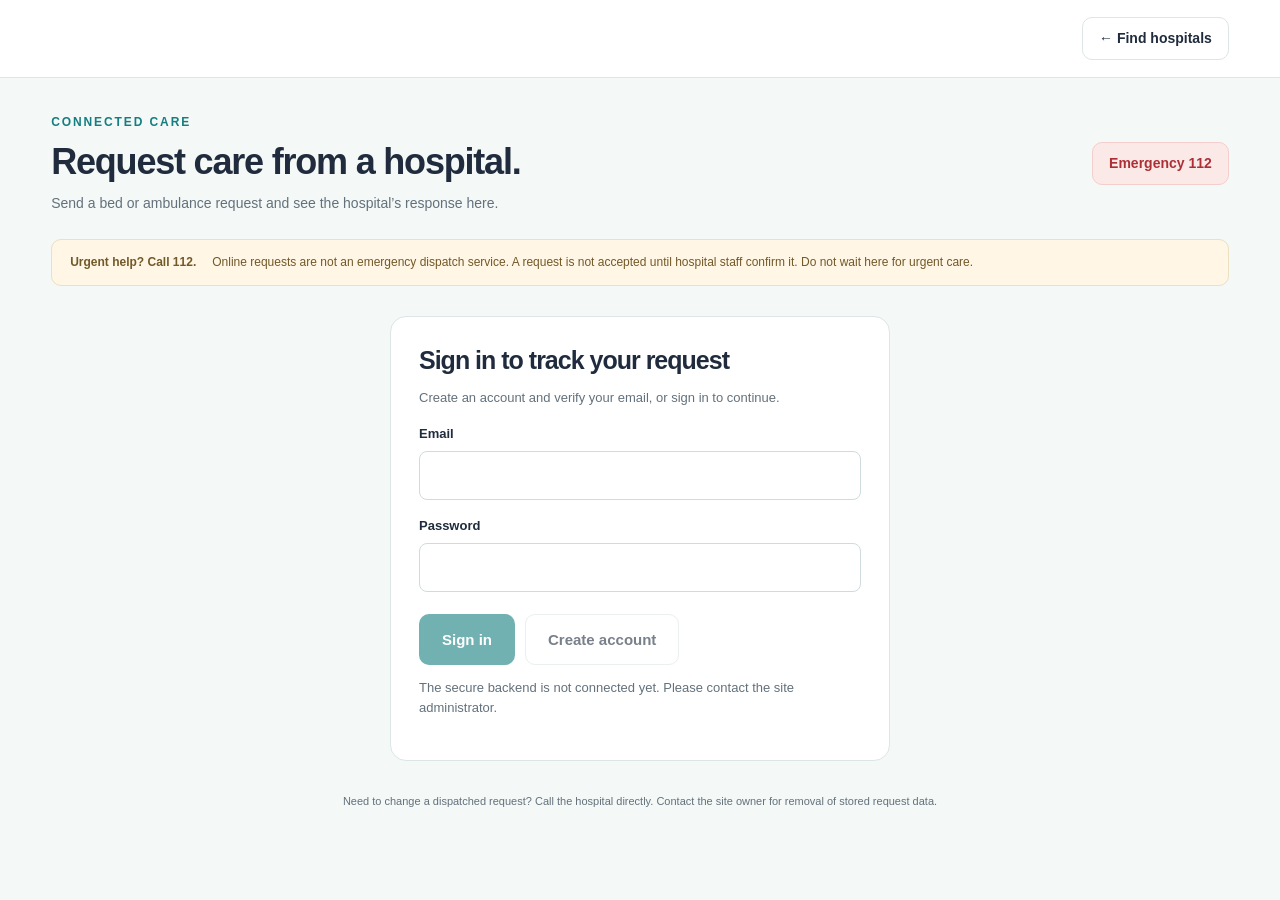
==== request.html @ f9124431 "Add secure staff dashboard and shared care requests Add matching hospital staff and patient request " ====
<!doctype html>
<html lang="en"><head><meta charset="utf-8"><meta name="viewport" content="width=device-width, initial-scale=1"><meta name="theme-color" content="#147e80"><title>Request care · SwiftLink</title><link rel="stylesheet" href="styles.css"><link rel="stylesheet" href="staff.css"><script src="https://cdn.jsdelivr.net/npm/@supabase/supabase-js@2" defer></script><script src="backend-config.js" defer></script><script src="live.js" defer></script><script src="request.js" defer></script></head>
<body class="staff-page"><a class="skip" href="#main">Skip to requests</a><header class="staff-header"><a href="index.html" class="brand" aria-label="SwiftLink home"><span class="logo-crop"><img src="assets/swiftlink-logo.png" alt="SwiftLink" width="1024" height="1024"></span></a><button id="sign-out" class="text-button" hidden>Sign out</button><a class="button secondary small" href="index.html">← Find hospitals</a></header>
<main id="main" class="staff-shell"><div class="staff-title"><div><p class="eyebrow">CONNECTED CARE</p><h1>Request care from a hospital.</h1><p>Send a bed or ambulance request and see the hospital’s response here.</p></div><a class="button emergency small" href="tel:112">Emergency 112</a></div>
<div class="staff-demo"><strong>Urgent help? Call 112.</strong><span>Online requests are not an emergency dispatch service. A request is not accepted until hospital staff confirm it. Do not wait here for urgent care.</span></div>
<section id="auth-gate" class="auth-panel"><h2>Sign in to track your request</h2><p>Create an account and verify your email, or sign in to continue.</p><form id="auth-form"><label for="auth-email">Email</label><input id="auth-email" name="email" type="email" autocomplete="email" required><label for="auth-password">Password</label><input id="auth-password" name="password" type="password" minlength="8" autocomplete="current-password" required><div class="dialog-actions"><button class="button primary" value="login">Sign in</button><button class="button secondary" value="register">Create account</button></div></form><p id="auth-status" role="status" aria-live="polite"></p></section>
<div id="authenticated" hidden><div class="sync-row"><p id="request-status" role="status" aria-live="polite"></p><button id="refresh-requests" class="text-button">Refresh</button></div><div class="dashboard-grid"><section class="capacity-card"><h2>New request</h2><form id="care-request-form" class="care-form"><label for="request-hospital">Participating hospital</label><select id="request-hospital" required><option value="">Choose a hospital</option></select><div id="public-capacity" class="section-help"></div><label for="request-kind">What do you need?</label><select id="request-kind"><option value="bed">Bed only</option><option value="ambulance">Ambulance only</option><option value="both">Bed + ambulance</option></select><div id="request-bed-field"><label for="request-bed">Bed type</label><select id="request-bed"><option value="general">General</option><option value="icu">ICU</option><option value="emergency">Emergency</option></select></div><label for="request-contact">Callback number</label><input id="request-contact" type="tel" autocomplete="tel" pattern="\+?[0-9]{7,15}" maxlength="16" placeholder="Include country code, e.g. +91…" required><div id="pickup-field" hidden><label for="request-pickup">Pickup address and landmark</label><textarea id="request-pickup" rows="3" minlength="5" maxlength="300" placeholder="Share the pickup location. Do not include medical records."></textarea></div><p class="section-help">Your callback number and pickup address are shared with staff assigned to the selected hospital. Requests and their status are stored securely in our Supabase backend. Do not enter diagnoses, identity documents, or medical records.</p><label class="consent"><input id="request-consent" type="checkbox" required> I agree to share these details with the hospital for this request.</label><button class="button primary" id="send-request">Send request to hospital</button></form></section><section><div class="panel-heading"><h2>Your requests</h2></div><p class="section-help">Refreshes every 15 seconds. Estimated arrival times are entered by staff, not live vehicle tracking.</p><div id="my-requests" class="request-list" data-private></div></section></div></div>
<p class="staff-footnote">Need to change a dispatched request? Call the hospital directly. Contact the site owner for removal of stored request data.</p></main><noscript><p class="noscript">Enable JavaScript to send requests, or <a href="index.html">return to the hospital finder</a>.</p></noscript></body></html>
---- styles.css ----
:root{--ink:#202c3d;--teal:#147e80;--teal-dark:#0d6264;--muted:#63717c;--paper:#f7f7f7;--border:#dde5e6;--red:#bd4145;--mint:#e4f3ef;--shadow:0 14px 45px #203c4110}*{box-sizing:border-box}html{scroll-behavior:smooth;scroll-padding-top:24px}body{margin:0;background:var(--paper);color:var(--ink);font:16px/1.55 -apple-system,BlinkMacSystemFont,"Segoe UI",sans-serif}button,input,select{font:inherit}button,a,input,select{-webkit-tap-highlight-color:transparent}button,a{touch-action:manipulation}a{color:inherit}button{cursor:pointer}button:disabled{cursor:wait;opacity:.6}a,button,input,select{outline-offset:5px}a:focus-visible,button:focus-visible,input:focus-visible,select:focus-visible{outline:3px solid #0b777c}button{color:inherit}.wrap{max-width:1180px;width:calc(100% - 80px);margin-inline:auto}.header{height:104px;display:flex;align-items:center;justify-content:space-between;border-bottom:1px solid var(--border);gap:24px}.brand{flex-shrink:0}.logo-crop{display:block;position:relative;width:207px;height:47px;overflow:hidden}.logo-crop img{position:absolute;width:292px;height:292px;max-width:none;left:-44px;top:-124px}.header nav{display:flex;align-items:center;gap:28px}.header nav a,.nav-button{text-decoration:none;font-size:14px;font-weight:600}.header nav a:hover,.nav-button:hover{color:var(--teal)}.nav-button{background:none;border:0;padding:8px 0}.button{min-height:50px;padding:13px 22px;display:inline-flex;align-items:center;justify-content:center;gap:12px;font-weight:650;font-size:15px;border:1px solid transparent;border-radius:10px;text-decoration:none;transition:background .18s,transform .18s}.button:hover{transform:translateY(-2px)}.button.primary{background:var(--teal);color:white}.button.primary:hover{background:var(--teal-dark)}.secondary{background:white;border-color:var(--border)}.secondary:hover{background:#edf4f3}.emergency{background:#fbe9e8;color:#ab3036;border-color:#f4cecc}.button.small{min-height:43px;padding:9px 16px;font-size:14px}.intro{display:grid;grid-template-columns:1.5fr 1fr;gap:64px;padding-block:57px 40px;align-items:center}.eyebrow{font-size:12px;font-weight:750;letter-spacing:1.9px;color:var(--teal);margin:0 0 19px;display:flex;gap:10px;align-items:center}.cross{display:inline-flex;align-items:center;justify-content:center;font-size:23px;border-radius:50%;width:28px;height:28px;background:#e3eeec;line-height:1}h1{font-size:clamp(40px,4.6vw,61px);line-height:1.09;letter-spacing:-2.3px;font-weight:650;margin:0 0 23px}h1 span{color:var(--teal)}.lead{max-width:490px;color:var(--muted);font-size:17px;line-height:1.75;margin:0 0 28px}.intro-actions{display:flex;gap:12px;flex-wrap:wrap}.micro{font-size:13px;color:var(--muted);margin:16px 0 0}.emergency-card{isolation:isolate;position:relative;overflow:hidden;background:var(--teal-dark);color:white;border-radius:25px;padding:29px 33px 22px;box-shadow:0 17px 25px #0d626418}.card-top{display:flex;align-items:center;gap:12px;font-size:10px;font-weight:700;letter-spacing:1.5px;color:#d2edeb}.round-icon{border:1px solid #ffffff40;width:37px;height:37px;display:grid;place-items:center;border-radius:50%;font-size:24px}.emergency-card h2{font-size:32px;line-height:1.14;letter-spacing:-.8px;margin:20px 0 6px;font-weight:550}.number{font-size:80px;font-weight:680;letter-spacing:-5px;line-height:1.3;display:flex;align-items:center;gap:23px}.number span{font-size:12px;letter-spacing:0;font-weight:400;max-width:90px;color:#d6eceb;line-height:1.8}.call-button{position:relative;background:#fff;color:var(--teal-dark);width:100%;margin-top:9px}.call-button:hover{background:#e7f6f0}.emergency-card p{position:relative;color:#d2e6e5;font-size:12px;margin:13px 0 0;line-height:1.6;max-width:290px}.card-orbit{z-index:-1;position:absolute;width:300px;height:300px;border:1px solid #ffffff14;border-radius:50%;right:-150px;top:15px;box-shadow:0 0 0 30px #ffffff05,0 0 0 60px #ffffff04}.quick-actions{display:grid;grid-template-columns:repeat(3,1fr);gap:17px;margin-bottom:65px}.quick-item{min-width:0;text-align:left;display:flex;align-items:center;gap:15px;background:white;border:1px solid var(--border);border-radius:13px;text-decoration:none;padding:20px 19px;box-shadow:0 4px 15px #203c4104}.quick-item:hover{border-color:#7faeaa;box-shadow:var(--shadow)}.quick-item strong{font-size:15px;display:block;font-weight:650}.quick-item small{font-size:12px;color:var(--muted);display:block;margin-top:3px}.feature-icon{height:43px;width:43px;flex-shrink:0;border-radius:12px;display:grid;place-items:center;font-size:25px;font-weight:400}.coral{background:#fff0eb;color:#bb674d}.mint{background:#e7f4ef;color:#248479}.blue{background:#ebf0fb;color:#647eac}.plus{margin-left:auto;font-size:20px;color:#879899}.section-heading{display:flex;align-items:flex-end;justify-content:space-between;gap:20px;margin-bottom:25px}.section-heading .eyebrow{margin-bottom:8px}h2{font-size:32px;line-height:1.2;letter-spacing:-1px;margin:0;font-weight:650}.section-note{font-size:13px;color:var(--muted);margin-bottom:3px}.finder-panel{background:white;border:1px solid var(--border);border-radius:19px;box-shadow:var(--shadow);padding:26px}.location-row{display:flex;align-items:flex-end;gap:18px}.location-select{flex:1}.radius-select{margin-left:auto;min-width:155px}label{display:block;font-size:13px;font-weight:650;margin-bottom:7px}select,input[type=search]{width:100%;color:var(--ink);border:1px solid #cfdbde;border-radius:8px;background:white;min-height:49px;padding:10px 13px}select{padding-right:28px}.or{font-size:13px;color:var(--muted);padding-bottom:14px}.privacy-note{font-size:12px;color:var(--muted);margin:13px 0 20px}.divider{height:1px;background:#edf0f0}.results-toolbar{display:flex;align-items:center;gap:12px;justify-content:space-between;margin-top:20px}.filters{display:flex;gap:6px;flex-wrap:wrap}.filter{background:transparent;border:1px solid transparent;border-radius:7px;min-height:40px;padding:8px 12px;font-size:13px;color:var(--muted)}.filter.active{background:#e7f3f0;color:var(--teal-dark);font-weight:650}.filter:hover{background:#f1f5f4}#hospital-filter{max-width:220px;min-height:40px;font-size:13px}.status{font-size:13px;color:var(--muted);padding:17px 0 0}.status.error{color:#ad363b}.results{display:grid;grid-template-columns:repeat(3,minmax(0,1fr));gap:15px;margin-top:17px}.empty-state{grid-column:1/-1;text-align:center;padding:30px 20px 40px}.location-emblem{display:grid;place-items:center;width:62px;height:62px;background:#edf6f3;border-radius:50%;font-size:37px;color:var(--teal);margin:0 auto 16px}.empty-state h3{font-size:20px;margin:0 0 8px;letter-spacing:-.3px}.empty-state p{font-size:14px;color:var(--muted);margin:0}.empty-note{display:inline-block;color:var(--teal);font-size:12px;margin-top:19px}.results-foot{border-top:1px solid #edf0f0;display:flex;justify-content:space-between;gap:20px;padding-top:17px;font-size:12px;color:var(--muted)}.results-foot p{margin:0}.results-foot>a{font-weight:600;color:var(--teal-dark);white-space:nowrap}.bed-notice{display:flex;gap:14px;align-items:center;margin:20px 0 0;padding:17px 19px;background:#edf3f1;border:1px solid #deebe6;border-radius:10px;color:#46605c}.notice-icon{border:1px solid #8ea7a0;line-height:20px;height:22px;width:22px;border-radius:50%;text-align:center;flex-shrink:0;font-family:serif}.bed-notice p{font-size:13px;margin:0}.text-button{border:0;background:none;white-space:nowrap;color:var(--teal-dark);font-size:13px;text-decoration:underline;font-weight:650}.how{display:grid;grid-template-columns:1fr 2fr;gap:60px;padding-block:67px}.how .eyebrow{margin-bottom:15px}.how ol{list-style:none;margin:0;padding:0;display:flex;gap:25px}.how li{flex:1}.how li>span{font-size:13px;color:var(--teal);display:block;margin-bottom:18px;font-weight:700}.how h3{font-size:16px;line-height:1.5;font-weight:650;margin:0 0 8px}.how li p{font-size:13px;color:var(--muted);margin:0}.reassurance{display:flex;align-items:center;gap:25px;border-top:1px solid var(--border);border-bottom:1px solid var(--border);padding-block:30px}.reassurance-cross{font-size:40px;color:var(--teal);width:54px;height:54px;display:grid;place-items:center;border-radius:16px;background:#e2eeea;flex-shrink:0}.reassurance h2{font-size:23px;letter-spacing:-.5px}.reassurance p{font-size:14px;margin:7px 0 0;color:var(--muted)}.reassurance .button{margin-left:auto;white-space:nowrap}footer{display:flex;justify-content:space-between;gap:30px;padding-block:32px 40px;color:var(--muted);font-size:12px}footer strong{font-size:19px;color:var(--ink)}footer p{margin:7px 0 0}.footer-note{text-align:right}.hospital{display:flex;flex-direction:column;padding:20px;border:1px solid var(--border);border-radius:12px}.hospital-header{display:flex;align-items:center;justify-content:space-between;gap:10px;margin-bottom:15px}.hospital-mark{width:33px;height:33px;border-radius:8px;background:var(--mint);color:var(--teal);display:grid;place-items:center;font-size:23px}.distance{font-size:12px;color:var(--muted)}.hospital h3{font-size:17px;line-height:1.4;margin:0 0 9px;overflow-wrap:anywhere}.hospital-address{font-size:12px;line-height:1.6;color:var(--muted);margin:0 0 10px}.emergency-label{font-size:12px;color:var(--teal);margin:0 0 14px}.bed-state{border-radius:7px;background:#f7f3eb;color:#7b6139;font-size:12px;padding:9px 11px;margin-top:auto;margin-bottom:16px}.hospital-actions{display:flex;gap:7px}.hospital-actions .button{font-size:12px;min-height:40px;padding:8px 11px;flex:1}.hospital .bed-check{font-size:12px;padding:10px 0 0;background:none;border:0;color:var(--teal-dark);text-decoration:underline;text-align:left}.mobile-emergency{display:none}.skip{position:absolute;left:12px;top:-90px;background:white;padding:12px;z-index:100}.skip:focus{top:10px}.sr-only{position:absolute;width:1px;height:1px;padding:0;overflow:hidden;clip:rect(0,0,0,0);white-space:nowrap;border:0}dialog{max-width:500px;width:calc(100% - 36px);border:1px solid var(--border);border-radius:20px;padding:34px;color:var(--ink);box-shadow:0 30px 100px #102c3940}dialog::backdrop{background:#152f3c80;backdrop-filter:blur(4px)}dialog h2{font-size:28px;padding-right:15px}dialog p,dialog li{font-size:15px;color:var(--muted)}dialog li{padding:4px 0}dialog ul{padding-left:21px}.close-dialog{position:absolute;right:15px;top:12px;min-width:38px;min-height:38px;border:0;background:#eff4f2;border-radius:50%;font-size:25px}.dialog-note{padding:12px 14px;background:#eef5f2;border-radius:8px}.dialog-actions{display:flex;gap:10px;flex-wrap:wrap;margin-top:22px}.noscript{background:#fff1d7;padding:20px;text-align:center}.loading{animation:breathe 1s alternate infinite}@keyframes breathe{to{opacity:.4}}
@media(min-width:1500px){.wrap{max-width:1280px}.intro{gap:120px;padding-block:65px 45px}h1{font-size:65px}.emergency-card{max-width:430px}}
@media(max-width:1000px){.wrap{width:calc(100% - 48px)}.header nav{gap:16px}.header{gap:16px}.intro{gap:30px}.quick-item{padding:16px 13px;gap:10px}.quick-item small{font-size:11px}.quick-item .plus{display:none}.quick-item strong{font-size:14px}.results{grid-template-columns:repeat(2,minmax(0,1fr))}.how{gap:35px}.how ol{gap:20px}.intro-actions .button{font-size:14px;padding-inline:17px}.section-note{display:none}}
@media(max-width:760px){.wrap{width:calc(100% - 36px)}.header{height:83px}.header nav{display:none}.logo-crop{width:163px;height:39px}.logo-crop img{width:234px;height:234px;left:-35px;top:-99px}.button.small{font-size:12px;padding:8px 11px}.intro{grid-template-columns:1fr;gap:27px;padding-block:34px 25px}h1{font-size:46px;letter-spacing:-1.8px}.lead{font-size:16px;line-height:1.65;margin-bottom:22px;max-width:540px}.eyebrow{font-size:11px;letter-spacing:1.6px;margin-bottom:16px}.intro-copy .micro{font-size:12px}.emergency-card{padding:24px;display:grid;grid-template-columns:1fr 1fr;gap:6px 18px;border-radius:18px}.card-top{grid-column:1/-1;font-size:10px}.emergency-card h2{font-size:27px;margin:12px 0 0}.number{font-size:62px;letter-spacing:-3px;justify-content:flex-end;gap:10px}.number span{font-size:11px;max-width:70px}.emergency-card .button{grid-column:1/-1;margin-top:10px}.emergency-card p{grid-column:1/-1;max-width:none;margin-top:7px;font-size:12px}.quick-actions{gap:8px;margin-bottom:38px}.quick-item{padding:13px 8px;flex-direction:column;text-align:center;gap:9px}.quick-item strong{font-size:12px}.quick-item small{display:none}.feature-icon{height:35px;width:35px;font-size:21px}.section-heading{margin-bottom:18px}h2{font-size:28px}.finder-panel{padding:18px;border-radius:14px}.location-row{flex-wrap:wrap;gap:12px}.location-select{flex:1;min-width:140px}.or{display:none}.location-row .button{font-size:13px;padding-inline:12px}.radius-select{width:100%;margin:0}.radius-select label{display:inline;margin-right:10px}.radius-select select{width:auto;min-height:38px;font-size:13px}.privacy-note{font-size:11px;line-height:1.6}.results-toolbar{flex-wrap:wrap;gap:13px}.filters{gap:1px}.filter{font-size:12px;padding:8px 9px}#hospital-filter{max-width:none;font-size:14px}.results{grid-template-columns:1fr}.empty-state{padding:24px 4px 30px}.empty-state h3{font-size:18px}.empty-state p{font-size:13px}.results-foot{flex-direction:column;gap:10px;font-size:11px}.bed-notice{align-items:flex-start;flex-wrap:wrap;padding:15px;gap:10px}.bed-notice p{flex:1;font-size:12px;min-width:200px}.bed-notice .text-button{margin-left:30px;padding:0}.how{grid-template-columns:1fr;padding-block:40px;gap:25px}.how h2 br{display:none}.how ol{flex-direction:column;gap:20px}.how li{display:flex;gap:18px}.how li>span{margin:3px 0 0}.how li h3{font-size:15px;margin:0 0 4px}.reassurance{flex-wrap:wrap;gap:15px;padding-block:25px}.reassurance-cross{width:43px;height:43px;font-size:31px}.reassurance div{flex:1}.reassurance h2{font-size:20px}.reassurance p{font-size:12px}.reassurance .button{margin-left:58px;font-size:13px}footer{flex-wrap:wrap;padding-bottom:90px;gap:18px;font-size:11px}.footer-note{text-align:left;width:100%;margin:0}footer>div{width:100%}.mobile-emergency{position:fixed;z-index:20;bottom:0;left:0;right:0;display:block;background:#ae333b;color:white;text-align:center;font-size:15px;font-weight:700;text-decoration:none;padding:13px 16px calc(13px + env(safe-area-inset-bottom));box-shadow:0 -4px 20px #25344312}dialog{padding:27px}dialog h2{font-size:25px}.hospital-actions .button{font-size:14px}.hospital .bed-check{font-size:13px}.status{font-size:12px}}
@media(max-width:370px){h1{font-size:39px}.header .button.small{font-size:11px}.logo-crop{width:145px}.intro-actions{flex-direction:column}.emergency-card{grid-template-columns:1fr}.emergency-card h2 br{display:none}.number{justify-content:flex-start}.number span{max-width:none}.location-select{width:100%;flex:auto}.location-row .button{width:100%}.filters{gap:0}.filter{font-size:11px;padding-inline:6px}.desktop-break{display:none}}
/* A softer care dashboard, with an unmistakable sample-data preview. */
.live-entry{display:flex;align-items:center;gap:12px;flex-wrap:wrap;border:1px solid #d3e5da;background:#eef7f2;padding:22px;border-radius:14px;margin-bottom:32px}.live-entry>div{flex:1;min-width:220px}.live-entry strong{font-size:16px}.live-entry p{font-size:12px;color:var(--muted);margin:5px 0 0}.live-entry .button{font-size:13px;padding:10px 16px}
body{background:radial-gradient(ellipse at 8% 4%,#e6f2ed 0,transparent 34%),radial-gradient(ellipse at 94% 20%,#fcf0e3 0,transparent 28%),#f8faf8}
.header{border-bottom:1px solid #dce7e0}
.intro-copy h1 span{color:var(--teal-dark)}
.care-pills{display:flex;flex-wrap:wrap;gap:8px;margin-top:23px}
.care-pills span{padding:5px 10px;border:1px solid #d5e4dc;border-radius:999px;color:#46655c;background:#ffffffa6;font-size:11px}
.emergency-card{box-shadow:0 18px 45px #145b6326;background:linear-gradient(145deg,#126e70,#183d48)}
.quick-item,.hospital{transition:transform .2s ease,box-shadow .2s ease,border-color .2s ease}
.quick-item:hover{transform:translateY(-3px)}
.finder-panel{border-top:4px solid var(--teal)}
.finder-step{display:flex;gap:12px;align-items:center;margin-bottom:23px}
.finder-step>span{display:grid;place-items:center;width:36px;height:36px;border-radius:50%;background:var(--mint);color:var(--teal-dark);font-size:12px;font-weight:750}
.finder-step p{margin:0;font-size:14px;font-weight:650}
.finder-step small{display:block;font-size:12px;font-weight:400;color:var(--muted)}
.demo-banner{display:flex;justify-content:space-between;align-items:center;gap:20px;margin-top:24px;padding:22px 24px;border:1px solid #d6e7de;border-radius:13px;background:linear-gradient(115deg,#eaf5ef,#f7f7ed)}
.demo-banner[hidden]{display:none}
.demo-kicker{font-size:10px;font-weight:750;letter-spacing:1.5px;color:var(--teal-dark)}
.demo-banner h3{font-size:24px;letter-spacing:-.6px;line-height:1.25;margin:6px 0 8px}
.demo-banner p{font-size:13px;color:#51685f;margin:0;max-width:580px}
.preview-badge,.demo-tag{font-size:10px;font-weight:700;letter-spacing:.6px;white-space:nowrap}
.preview-badge{background:#fff8e6;color:#795420;border:1px solid #e8d5a6;padding:8px 12px;border-radius:999px}
.demo-hospital{position:relative;overflow:hidden;background:linear-gradient(180deg,#fff,#f9fcfa);border-radius:15px;border-color:#d9e6de;padding:23px}
.demo-hospital::before{content:"";position:absolute;top:0;left:0;right:0;height:3px;background:#60a596}
.demo-hospital:nth-child(2)::before{background:#d6ac68}
.demo-hospital:nth-child(3)::before{background:#819bb9}
.demo-hospital:hover{transform:translateY(-3px);box-shadow:0 10px 26px #254d3f0d;border-color:#9dbfb1}
.demo-hospital .hospital-mark{width:39px;height:39px;border-radius:12px}
.demo-tag{color:#746045;background:#f8f2e6;padding:4px 7px;border-radius:5px;font-size:9px}
.demo-hospital h3{font-size:19px;letter-spacing:-.3px}
.demo-hospital .emergency-label{font-size:11px}
.bed-caption{font-size:11px;font-weight:650;color:#52685f;margin:auto 0 8px;padding-top:10px}
.demo-beds{display:grid;grid-template-columns:repeat(3,minmax(0,1fr));gap:6px;margin:0}
.bed-metric{display:flex;flex-direction:column-reverse;align-items:center;background:#eaf4ee;border-radius:9px;padding:12px 3px}
.bed-metric dt{font-size:10px;color:#46645a}
.bed-metric dd{margin:0;font-size:29px;line-height:1.25;font-weight:700;letter-spacing:-1px;color:#18634f;font-variant-numeric:tabular-nums}
.bed-metric.zero{background:#f0f2f1}.bed-metric.zero dd{color:#69776f}
.demo-card-note{font-size:10px;color:#6b746b;text-align:center;margin:12px 0 0}
.results{margin-bottom:22px}
@media(max-width:760px){.care-pills{gap:6px;margin-top:18px}.care-pills span{font-size:10px}.demo-banner{align-items:flex-start;flex-direction:column;gap:12px;padding:18px}.demo-banner h3{font-size:22px}.preview-badge{font-size:9px;padding:5px 9px}.demo-hospital{padding:21px}.demo-beds{gap:9px}.bed-metric{padding:14px 5px}.bed-metric dt{font-size:12px}.demo-card-note{font-size:11px}}
@media(prefers-reduced-motion:reduce){html{scroll-behavior:auto}*,*::before,*::after{animation:none!important;transition:none!important}}
---- staff.css ----
.staff-page{background:#f4f8f6}
.dashboard-grid>div{min-width:0}#fleet-controls .capacity-card{padding:0;background:transparent;border:0}
@media(max-width:480px){.staff-header{flex-wrap:wrap}.staff-header .brand{margin-right:auto}}
.care-form>label,.care-form>div>label{margin-top:18px}.care-form>button{margin-top:18px}.care-form .section-help{margin:16px 0}.consent{display:flex;align-items:flex-start;gap:9px;font-size:12px;font-weight:400}.consent input{margin-top:4px;flex-shrink:0}.care-form h2{font-size:22px}#request-status{font-size:12px}
[hidden]{display:none!important}
.auth-panel{max-width:500px;margin:30px auto;padding:28px;border:1px solid var(--border);background:white;border-radius:16px}.auth-panel h2{font-size:25px}.auth-panel p{font-size:13px;color:var(--muted)}.auth-panel label,#capacity-form label{margin-top:16px}input[type=email],input[type=password],input[type=number],input[type=tel],textarea{width:100%;font:inherit;border:1px solid #cfdbde;border-radius:8px;padding:11px;background:#fff;color:var(--ink)}.sync-row{display:flex;align-items:center;justify-content:space-between;gap:15px}#capacity-form .button{margin-top:20px}#capacity-error{color:#a13236}.eta-input{display:flex;gap:8px;align-items:center;margin:10px 0;font-size:12px}.eta-input input{width:78px;padding:7px}.request-link{color:var(--teal-dark);font-size:12px}.network-stale{opacity:.7}.request-card .danger-text{color:#a13236}
.staff-header{display:flex;align-items:center;gap:28px;padding:15px 4%;background:#fff;border-bottom:1px solid var(--border)}
.staff-header .button{margin-left:auto}.staff-label{font-size:11px;letter-spacing:2px;color:var(--teal-dark);font-weight:700}
.staff-shell{max-width:1500px;margin:auto;padding:35px 4% 24px}.staff-title{display:flex;justify-content:space-between;align-items:center;gap:20px;margin-bottom:25px}
.staff-title .eyebrow{margin-bottom:8px}.staff-title h1{font-size:36px;letter-spacing:-1.2px;line-height:1.2;margin:0}.staff-title p:last-child{color:var(--muted);font-size:14px;margin:10px 0 0}
.staff-demo{display:flex;gap:16px;padding:13px 18px;background:#fff6e5;border:1px solid #ecdfc2;border-radius:10px;font-size:12px;color:#725928}.staff-demo strong{white-space:nowrap}
.hospital-summary{display:flex;justify-content:space-between;align-items:center;gap:30px;padding:30px 0;border-bottom:1px solid var(--border)}
.hospital-picker{display:flex;gap:16px;align-items:center;min-width:0}.summary-mark{display:grid;place-items:center;width:60px;height:60px;border-radius:14px;background:#e0f0e9;color:var(--teal);font-size:30px;flex-shrink:0}
.hospital-picker select{border:0;background:transparent;font-size:18px;font-weight:650;padding-left:0;max-width:350px}.hospital-picker label{color:var(--muted);margin:0}.hospital-picker p{font-size:12px;color:var(--muted);margin:3px 0 0}
.staff-stats{display:flex;gap:36px;margin:0}.staff-stats>div{display:flex;flex-direction:column-reverse;min-width:85px}.staff-stats dt{font-size:12px;color:var(--muted)}.staff-stats dd{font-size:30px;font-weight:700;color:#285f51;margin:0}
.staff-status{font-size:12px;min-height:38px;padding:10px 0;color:var(--teal-dark)}.staff-status.error{color:#a13236}
.dashboard-grid{display:grid;grid-template-columns:minmax(0,1.8fr) minmax(320px,1fr);gap:32px}.request-sidebar{border-left:1px solid var(--border);padding-left:28px;min-width:0}.request-sidebar>section+section{border-top:1px solid var(--border);margin-top:28px;padding-top:25px}
.panel-heading{display:flex;align-items:center;justify-content:space-between;gap:12px;margin-bottom:18px}.panel-heading h2{font-size:20px;letter-spacing:-.4px;line-height:1.4}.panel-heading p,.section-help{font-size:12px;color:var(--muted);margin:5px 0 0}.section-help{margin:-5px 0 15px;line-height:1.7}
.bed-cards{display:grid;gap:16px}.capacity-card{background:#fff;border:1px solid var(--border);border-radius:12px;padding:23px}.capacity-top{display:flex;justify-content:space-between;align-items:center;gap:12px}.capacity-top h3{font-size:18px;margin:0 0 8px}.capacity-total{color:var(--muted);font-size:12px;white-space:nowrap}.cap-tags{display:flex;gap:6px;flex-wrap:wrap}.cap-tags span{font-size:11px;background:#eef5f2;color:#506f63;padding:3px 7px;border-radius:4px}
.capacity-stepper{display:flex;align-items:center;justify-content:center;gap:30px;margin:24px 0}.step-button{width:48px;height:48px;border:1px solid #c7ddd3;background:#fff;border-radius:8px;color:var(--teal);font-size:27px}.step-button:hover:not(:disabled){background:var(--mint)}.step-button:disabled{cursor:not-allowed;opacity:.35}.capacity-number{text-align:center;min-width:120px}.capacity-number strong{display:block;font-size:40px;line-height:1.25;color:#245643;font-weight:650}.capacity-number span{font-size:12px;color:var(--muted)}
.capacity-bottom{border-top:1px solid #edf1ee;padding-top:14px;display:flex;flex-wrap:wrap;justify-content:space-between;gap:10px;font-size:12px;color:var(--muted)}.capacity-bottom strong{color:var(--teal-dark)}.verified-note{font-size:11px;color:#698477;margin:12px 0 0}.verified-note.stale{color:#9c6524}
.fleet-panel,.activity-panel{margin-top:26px}.fleet-panel{background:#e8f3ee;border:1px solid #d3e4db;padding:22px;border-radius:12px}.fleet-panel .capacity-stepper{margin:15px 0}.fleet-panel .capacity-bottom{border-color:#cddfd4}.activity-panel ul{list-style:none;padding:0;margin:0}.activity-panel li{padding:10px 0;border-bottom:1px solid var(--border);font-size:12px;display:flex;gap:12px}.activity-panel time{color:var(--muted);white-space:nowrap}.activity-panel li span{overflow-wrap:anywhere}
.count-badge{display:inline-block;vertical-align:middle;margin-left:7px;font-size:11px;font-weight:500;padding:2px 7px;border:1px solid var(--border);background:#fff;border-radius:5px;color:var(--muted)}.request-list{display:grid;gap:12px}.request-card{padding:18px;border:1px solid var(--border);background:#fff;border-radius:11px}.request-top{display:flex;justify-content:space-between;gap:10px;align-items:center}.request-top h3{font-size:13px;margin:0}.request-tag{font-size:10px;background:#fff2dc;color:#8b6126;border-radius:5px;padding:4px 7px}.request-tag.accepted{background:#e0f1e9;color:#13634d}.request-card p{font-size:12px;color:var(--muted);margin:12px 0}.request-actions{display:flex;flex-wrap:wrap;gap:8px}.request-actions .button{min-height:38px;padding:7px 12px;font-size:12px}.request-actions button:disabled{cursor:not-allowed}.request-meta{display:flex;justify-content:space-between;gap:10px;font-size:11px;color:var(--teal-dark);margin:13px 0}.request-card .blocked{color:#986022;background:#fff7e9;padding:8px;border-radius:6px;font-size:11px}.staff-empty{padding:27px 18px;text-align:center;background:#edf4f0;border:1px dashed #cbded3;border-radius:10px}.staff-empty strong{font-size:14px;color:#526e60}.staff-empty p{font-size:12px;color:var(--muted);margin:8px 0 0}.staff-footnote{color:var(--muted);font-size:11px;text-align:center;margin:32px 0 0}
#request-form label{margin-top:16px}#request-form .button{width:100%;margin-top:24px}
@media(max-width:1050px){.staff-stats{gap:16px}.dashboard-grid{grid-template-columns:minmax(0,1fr) minmax(300px,1fr);gap:20px}.request-sidebar{padding-left:20px}.panel-heading{flex-wrap:wrap}.staff-label{display:none}}
@media(max-width:760px){.staff-header{padding:13px 18px;gap:8px}.staff-header .button{font-size:11px;padding:8px}.staff-shell{padding:25px 18px}.staff-title{flex-wrap:wrap;gap:14px}.staff-title h1{font-size:29px}.staff-demo{flex-direction:column;gap:5px}.hospital-summary{flex-direction:column;align-items:stretch;gap:20px}.hospital-picker select{font-size:16px;width:100%;max-width:100%}.hospital-picker>div{min-width:0;flex:1}.summary-mark{width:45px;height:45px}.staff-stats{justify-content:space-between;gap:8px}.staff-stats>div{min-width:0}.staff-stats dt{font-size:10px}.staff-stats dd{font-size:26px}.dashboard-grid{grid-template-columns:1fr}.request-sidebar{border-left:0;padding:0;border-top:1px solid var(--border);padding-top:25px}.capacity-card{padding:18px}.capacity-stepper{gap:22px}.capacity-top h3{font-size:17px}.capacity-number{min-width:100px}.staff-header .logo-crop{width:140px}.panel-heading .text-button{padding:0}.staff-title .preview-badge{font-size:9px}.staff-footnote{text-align:left}}
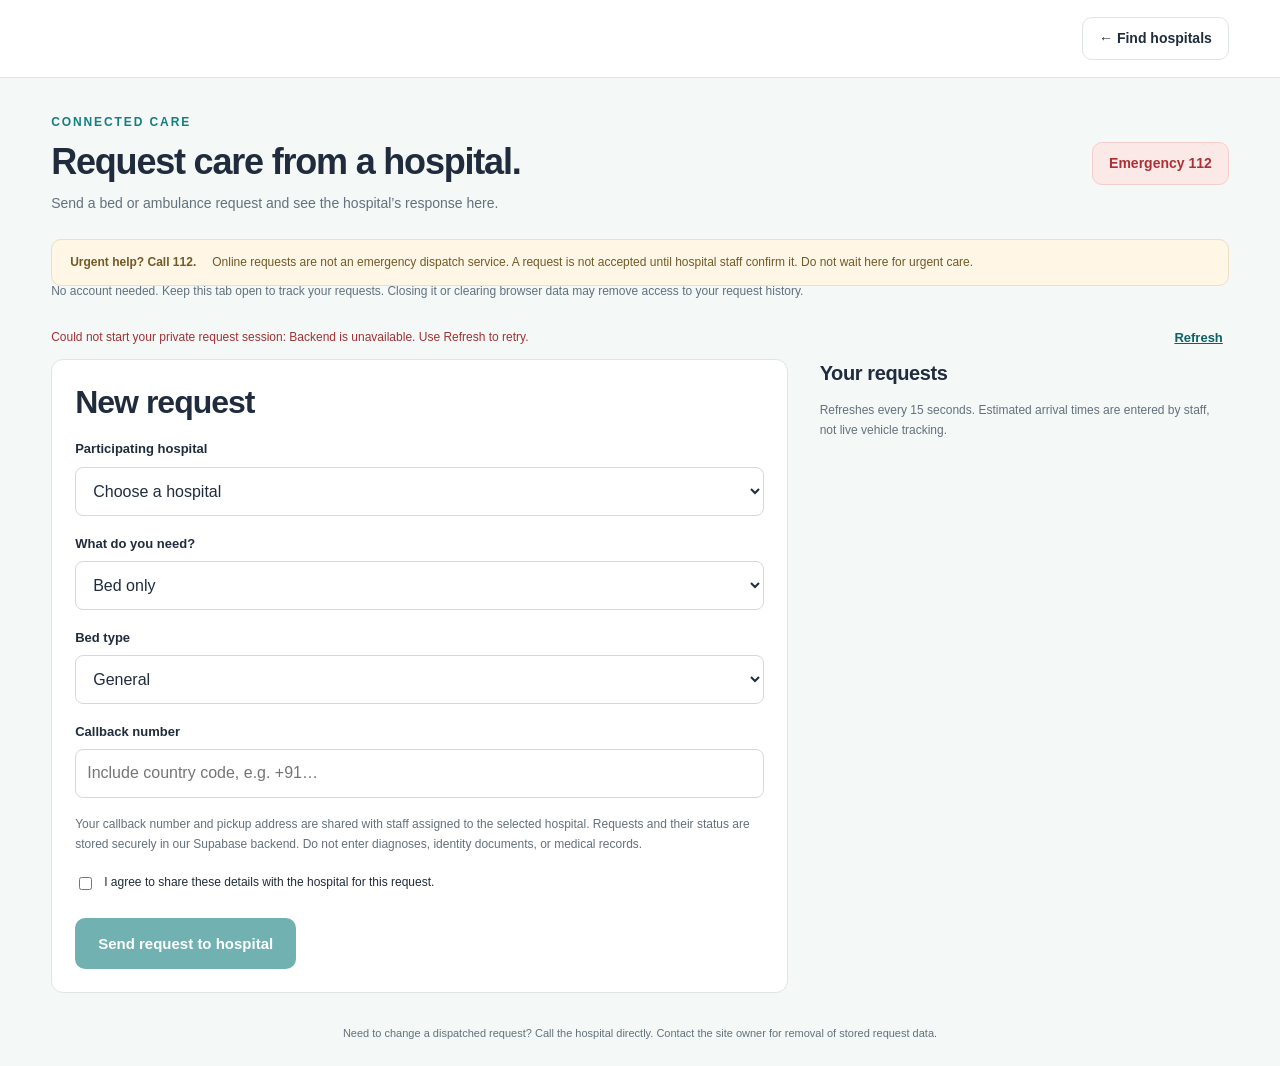
==== commit c46f84d4: "Connect patient availability and enable private guest care requests" ====
--- a/request.html
+++ b/request.html
@@ -1,8 +1,8 @@
-<!doctype html>
-<html lang="en"><head><meta charset="utf-8"><meta name="viewport" content="width=device-width, initial-scale=1"><meta name="theme-color" content="#147e80"><title>Request care · SwiftLink</title><link rel="stylesheet" href="styles.css"><link rel="stylesheet" href="staff.css"><script src="https://cdn.jsdelivr.net/npm/@supabase/supabase-js@2" defer></script><script src="backend-config.js" defer></script><script src="live.js" defer></script><script src="request.js" defer></script></head>
-<body class="staff-page"><a class="skip" href="#main">Skip to requests</a><header class="staff-header"><a href="index.html" class="brand" aria-label="SwiftLink home"><span class="logo-crop"><img src="assets/swiftlink-logo.png" alt="SwiftLink" width="1024" height="1024"></span></a><button id="sign-out" class="text-button" hidden>Sign out</button><a class="button secondary small" href="index.html">← Find hospitals</a></header>
-<main id="main" class="staff-shell"><div class="staff-title"><div><p class="eyebrow">CONNECTED CARE</p><h1>Request care from a hospital.</h1><p>Send a bed or ambulance request and see the hospital’s response here.</p></div><a class="button emergency small" href="tel:112">Emergency 112</a></div>
-<div class="staff-demo"><strong>Urgent help? Call 112.</strong><span>Online requests are not an emergency dispatch service. A request is not accepted until hospital staff confirm it. Do not wait here for urgent care.</span></div>
-<section id="auth-gate" class="auth-panel"><h2>Sign in to track your request</h2><p>Create an account and verify your email, or sign in to continue.</p><form id="auth-form"><label for="auth-email">Email</label><input id="auth-email" name="email" type="email" autocomplete="email" required><label for="auth-password">Password</label><input id="auth-password" name="password" type="password" minlength="8" autocomplete="current-password" required><div class="dialog-actions"><button class="button primary" value="login">Sign in</button><button class="button secondary" value="register">Create account</button></div></form><p id="auth-status" role="status" aria-live="polite"></p></section>
-<div id="authenticated" hidden><div class="sync-row"><p id="request-status" role="status" aria-live="polite"></p><button id="refresh-requests" class="text-button">Refresh</button></div><div class="dashboard-grid"><section class="capacity-card"><h2>New request</h2><form id="care-request-form" class="care-form"><label for="request-hospital">Participating hospital</label><select id="request-hospital" required><option value="">Choose a hospital</option></select><div id="public-capacity" class="section-help"></div><label for="request-kind">What do you need?</label><select id="request-kind"><option value="bed">Bed only</option><option value="ambulance">Ambulance only</option><option value="both">Bed + ambulance</option></select><div id="request-bed-field"><label for="request-bed">Bed type</label><select id="request-bed"><option value="general">General</option><option value="icu">ICU</option><option value="emergency">Emergency</option></select></div><label for="request-contact">Callback number</label><input id="request-contact" type="tel" autocomplete="tel" pattern="\+?[0-9]{7,15}" maxlength="16" placeholder="Include country code, e.g. +91…" required><div id="pickup-field" hidden><label for="request-pickup">Pickup address and landmark</label><textarea id="request-pickup" rows="3" minlength="5" maxlength="300" placeholder="Share the pickup location. Do not include medical records."></textarea></div><p class="section-help">Your callback number and pickup address are shared with staff assigned to the selected hospital. Requests and their status are stored securely in our Supabase backend. Do not enter diagnoses, identity documents, or medical records.</p><label class="consent"><input id="request-consent" type="checkbox" required> I agree to share these details with the hospital for this request.</label><button class="button primary" id="send-request">Send request to hospital</button></form></section><section><div class="panel-heading"><h2>Your requests</h2></div><p class="section-help">Refreshes every 15 seconds. Estimated arrival times are entered by staff, not live vehicle tracking.</p><div id="my-requests" class="request-list" data-private></div></section></div></div>
-<p class="staff-footnote">Need to change a dispatched request? Call the hospital directly. Contact the site owner for removal of stored request data.</p></main><noscript><p class="noscript">Enable JavaScript to send requests, or <a href="index.html">return to the hospital finder</a>.</p></noscript></body></html>
+<!doctype html>
+<html lang="en"><head><meta charset="utf-8"><meta name="viewport" content="width=device-width, initial-scale=1"><meta name="theme-color" content="#147e80"><title>Request care · SwiftLink</title><link rel="stylesheet" href="styles.css"><link rel="stylesheet" href="staff.css"><script src="https://cdn.jsdelivr.net/npm/@supabase/supabase-js@2" defer></script><script src="backend-config.js" defer></script><script src="patient-config.js" defer></script><script src="live.js" defer></script><script src="request.js" defer></script></head>
+<body class="staff-page"><a class="skip" href="#main">Skip to requests</a><header class="staff-header"><a href="index.html" class="brand" aria-label="SwiftLink home"><span class="logo-crop"><img src="assets/swiftlink-logo.png" alt="SwiftLink" width="1024" height="1024"></span></a><a class="button secondary small" href="index.html">← Find hospitals</a></header>
+<main id="main" class="staff-shell"><div class="staff-title"><div><p class="eyebrow">CONNECTED CARE</p><h1>Request care from a hospital.</h1><p>Send a bed or ambulance request and see the hospital’s response here.</p></div><a class="button emergency small" href="tel:112">Emergency 112</a></div>
+<div class="staff-demo"><strong>Urgent help? Call 112.</strong><span>Online requests are not an emergency dispatch service. A request is not accepted until hospital staff confirm it. Do not wait here for urgent care.</span></div>
+<p class="section-help">No account needed. Keep this tab open to track your requests. Closing it or clearing browser data may remove access to your request history.</p>
+<div id="authenticated"><div class="sync-row"><p id="request-status" role="status" aria-live="polite"></p><button id="refresh-requests" class="text-button">Refresh</button></div><div class="dashboard-grid"><section class="capacity-card"><h2>New request</h2><form id="care-request-form" class="care-form"><label for="request-hospital">Participating hospital</label><select id="request-hospital" required><option value="">Choose a hospital</option></select><div id="public-capacity" class="section-help"></div><label for="request-kind">What do you need?</label><select id="request-kind"><option value="bed">Bed only</option><option value="ambulance">Ambulance only</option><option value="both">Bed + ambulance</option></select><div id="request-bed-field"><label for="request-bed">Bed type</label><select id="request-bed"><option value="general">General</option><option value="icu">ICU</option><option value="emergency">Emergency</option></select></div><label for="request-contact">Callback number</label><input id="request-contact" type="tel" autocomplete="tel" pattern="\+?[0-9]{7,15}" maxlength="16" placeholder="Include country code, e.g. +91…" required><div id="pickup-field" hidden><label for="request-pickup">Pickup address and landmark</label><textarea id="request-pickup" rows="3" minlength="5" maxlength="300" placeholder="Share the pickup location. Do not include medical records."></textarea></div><p class="section-help">Your callback number and pickup address are shared with staff assigned to the selected hospital. Requests and their status are stored securely in our Supabase backend. Do not enter diagnoses, identity documents, or medical records.</p><label class="consent"><input id="request-consent" type="checkbox" required> I agree to share these details with the hospital for this request.</label><button class="button primary" id="send-request" disabled>Send request to hospital</button></form></section><section><div class="panel-heading"><h2>Your requests</h2></div><p class="section-help">Refreshes every 15 seconds. Estimated arrival times are entered by staff, not live vehicle tracking.</p><div id="my-requests" class="request-list" data-private></div></section></div></div>
+<p class="staff-footnote">Need to change a dispatched request? Call the hospital directly. Contact the site owner for removal of stored request data.</p></main><noscript><p class="noscript">Enable JavaScript to send requests, or <a href="index.html">return to the hospital finder</a>.</p></noscript></body></html>
--- a/styles.css
+++ b/styles.css
@@ -44,3 +44,5 @@
 .results{margin-bottom:22px}
 @media(max-width:760px){.care-pills{gap:6px;margin-top:18px}.care-pills span{font-size:10px}.demo-banner{align-items:flex-start;flex-direction:column;gap:12px;padding:18px}.demo-banner h3{font-size:22px}.preview-badge{font-size:9px;padding:5px 9px}.demo-hospital{padding:21px}.demo-beds{gap:9px}.bed-metric{padding:14px 5px}.bed-metric dt{font-size:12px}.demo-card-note{font-size:11px}}
 @media(prefers-reduced-motion:reduce){html{scroll-behavior:auto}*,*::before,*::after{animation:none!important;transition:none!important}}
+
+.connected-directory{padding-top:32px;padding-bottom:32px}.connected-directory>p{color:#526b6c;line-height:1.6}.connected-directory .demo-beds{grid-template-columns:repeat(2,minmax(0,1fr))}.connected-directory .bed-metric dd{font-size:1.35rem}.connected-directory .section-heading{gap:16px;flex-wrap:wrap}
